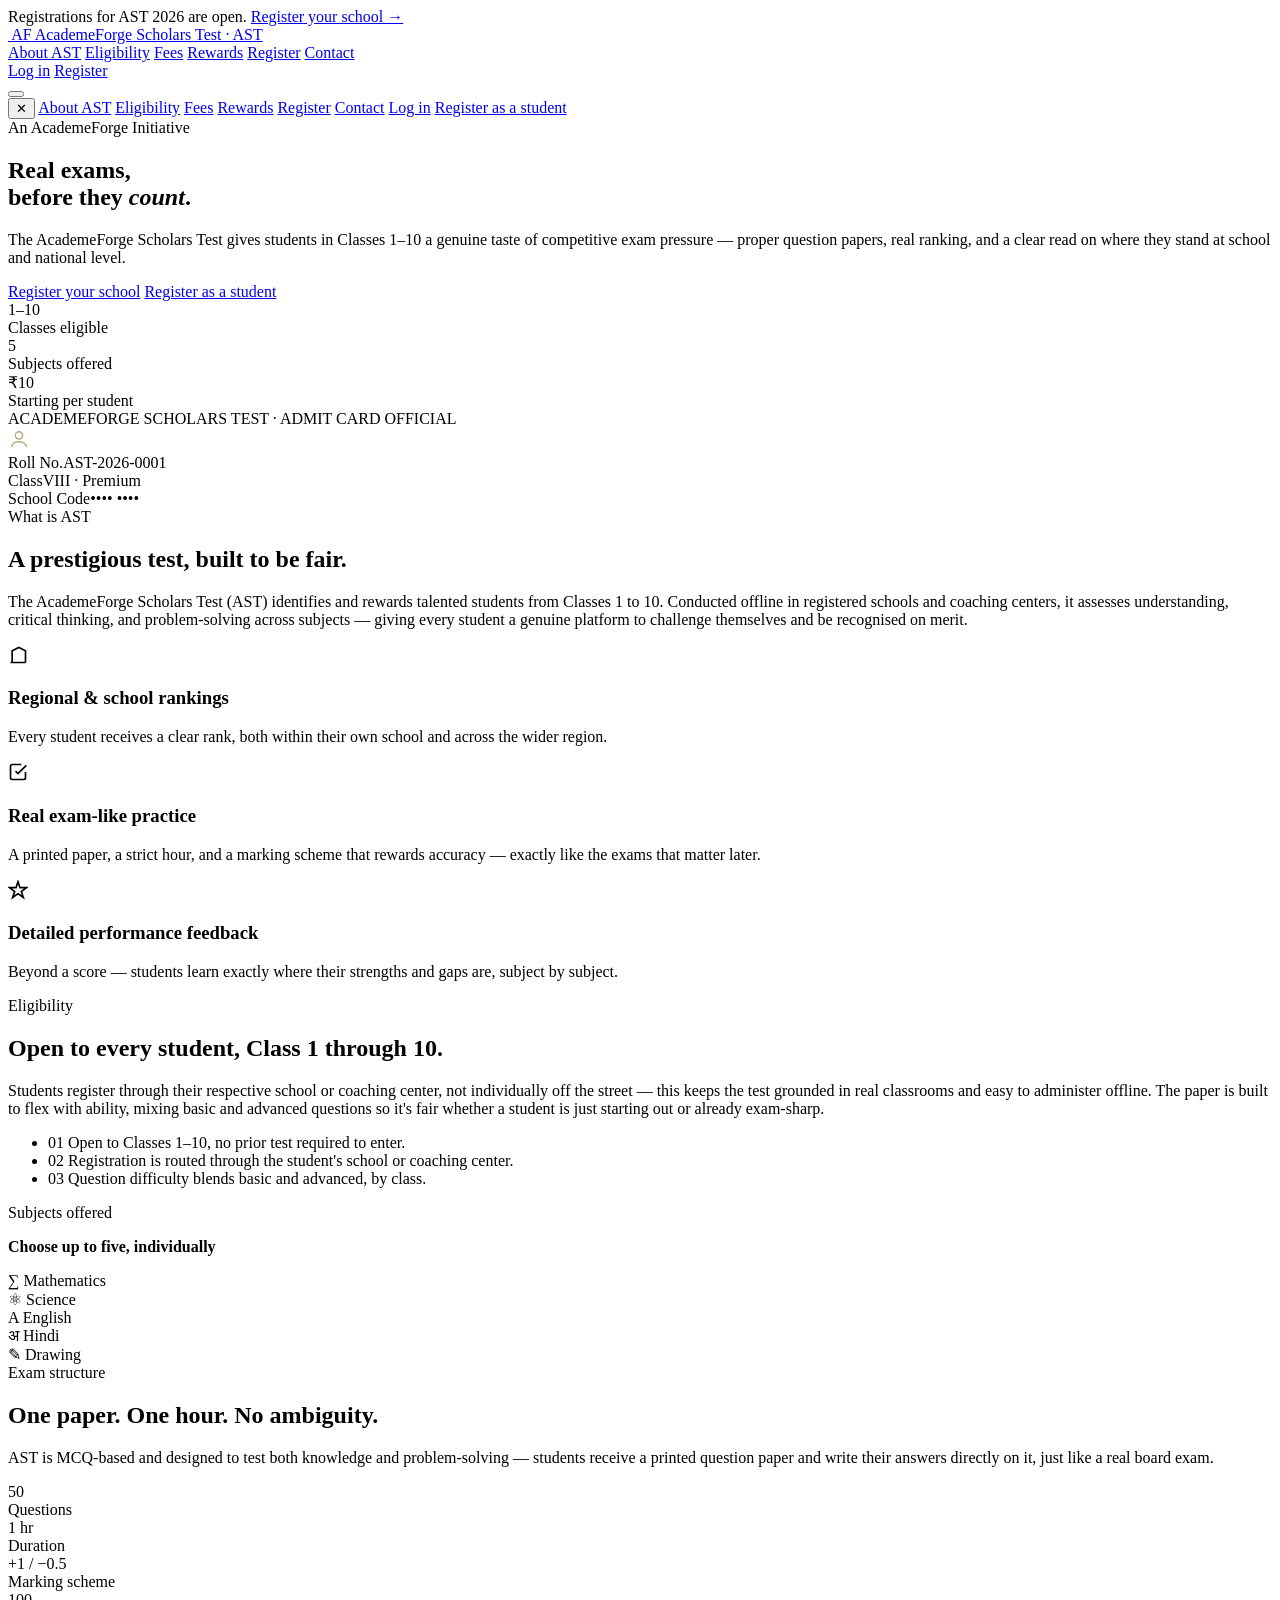
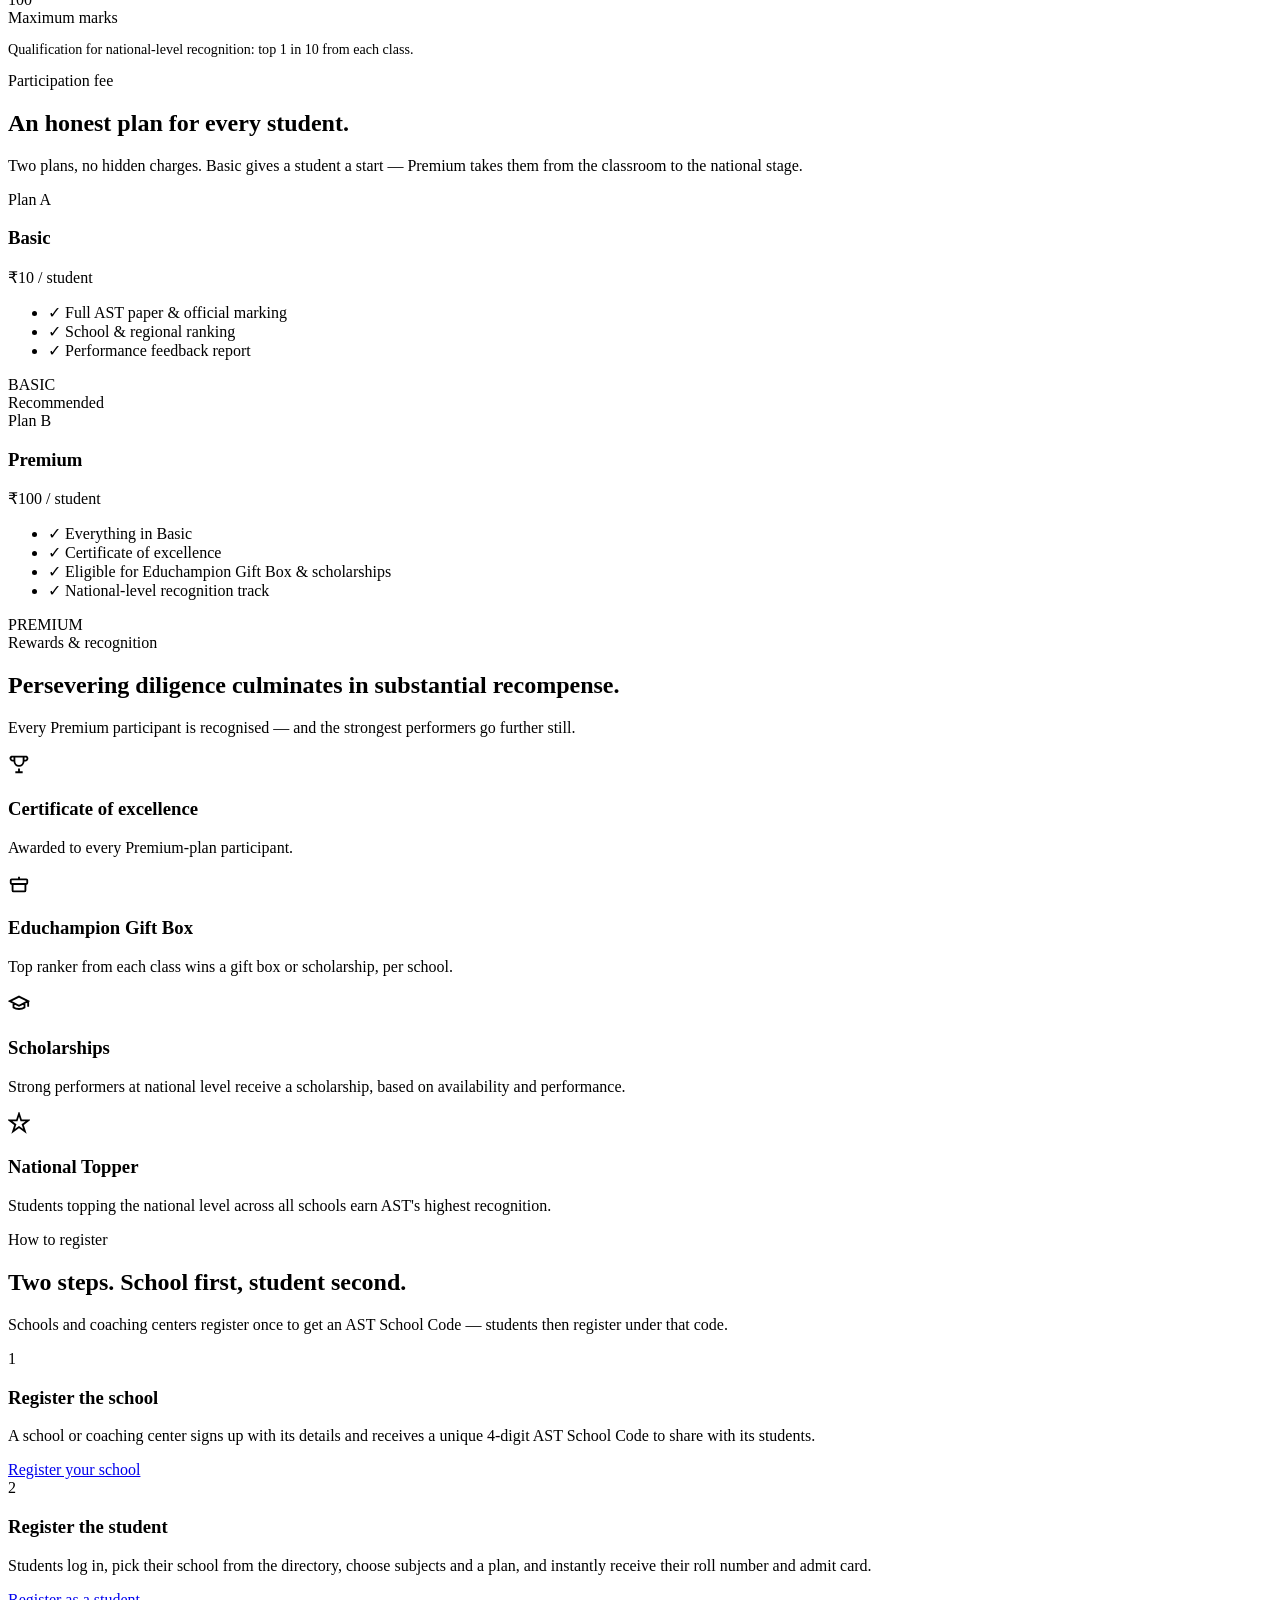
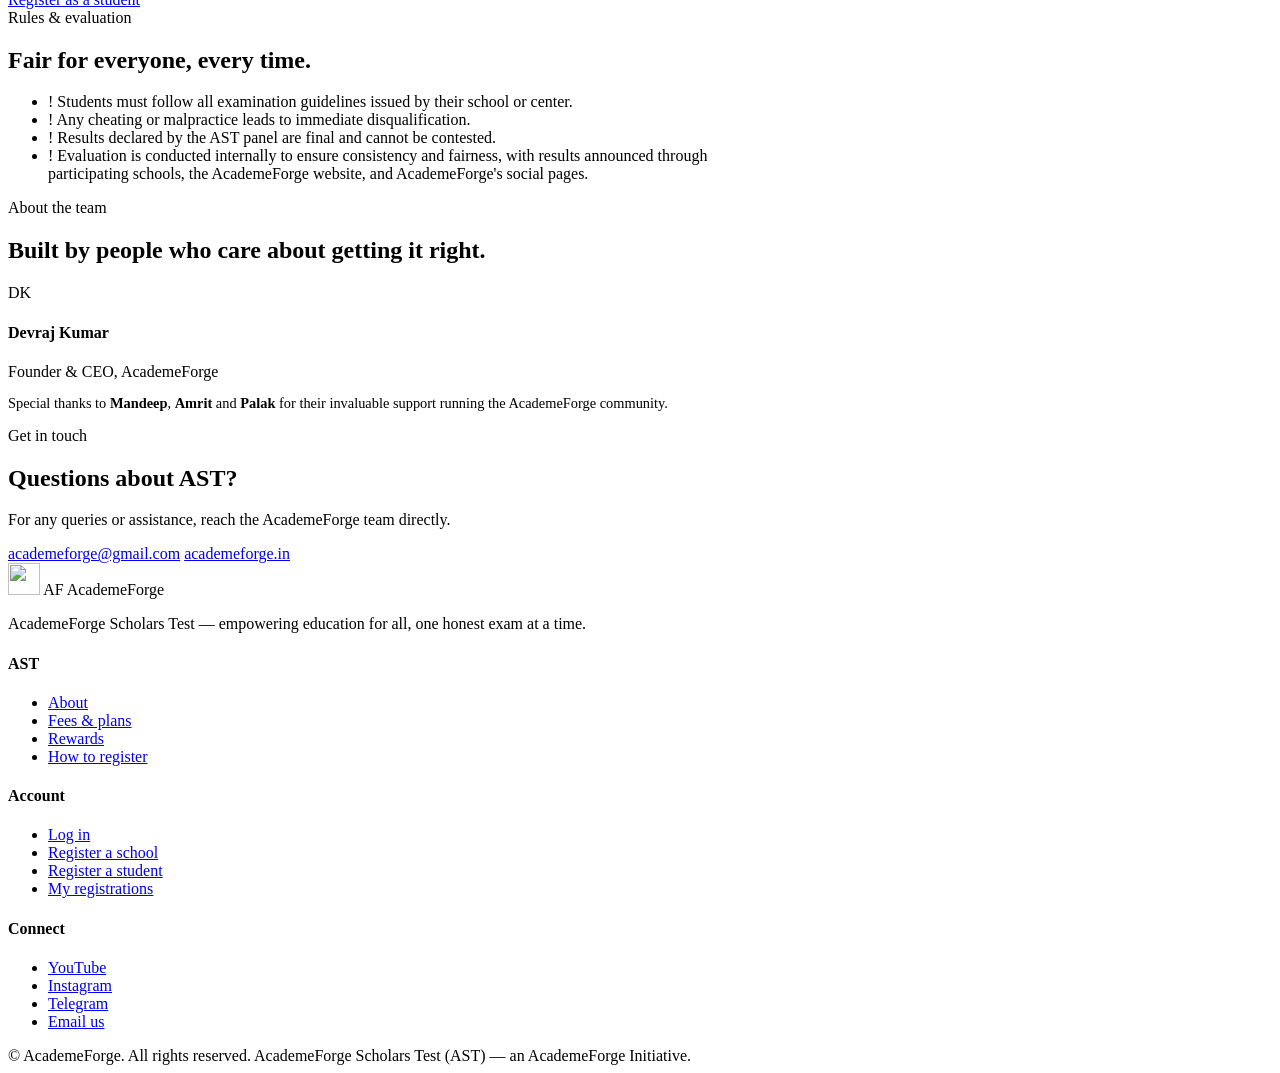
==== index.html @ 7a3cdfcd "Create index.html" ====
<!DOCTYPE html>
<html lang="en">
<head>
<meta charset="UTF-8" />
<meta name="viewport" content="width=device-width, initial-scale=1" />
<meta name="theme-color" content="#0A0E27" />
<meta name="description" content="AcademeForge Scholars Test (AST) — a national academic test for students of Classes 1–10. Register your school or register as a student today." />
<title>AcademeForge Scholars Test (AST) — An AcademeForge Initiative</title>
<link rel="icon" type="image/png" href="/IMG/af_logo.png" />
<link rel="preconnect" href="https://fonts.googleapis.com" />
<link rel="preconnect" href="https://fonts.gstatic.com" crossorigin />
<link rel="stylesheet" href="assets/style.css" />
</head>
<body>

<div class="topbar">Registrations for AST 2026 are open. <a href="register-school.html">Register your school →</a></div>

<header class="navbar">
  <div class="container nav-inner">
    <a href="index.html" class="brand">
      <img src="/IMG/af_logo.png" alt="" class="brand-logo" data-logo-fallback />
      <span class="brand-logo-fallback">AF</span>
      <span class="brand-text">
        <span class="brand-name">AcademeForge</span>
        <span class="brand-sub">Scholars Test · AST</span>
      </span>
    </a>
    <nav class="nav-links" aria-label="Main navigation">
      <a href="#about">About AST</a>
      <a href="#eligibility">Eligibility</a>
      <a href="#fees">Fees</a>
      <a href="#rewards">Rewards</a>
      <a href="#register">Register</a>
      <a href="#contact">Contact</a>
    </nav>
    <div class="nav-actions" data-auth-area>
      <a href="login.html" class="btn btn-ghost btn-sm">Log in</a>
      <a href="register-student.html" class="btn btn-gold btn-sm">Register</a>
    </div>
    <button class="nav-burger" id="navBurger" aria-label="Open menu"><span></span></button>
  </div>
</header>

<div class="mobile-drawer" id="mobileDrawer">
  <div class="mobile-drawer-panel">
    <button class="mobile-drawer-close" id="mobileDrawerClose" aria-label="Close menu">✕</button>
    <a href="#about">About AST</a>
    <a href="#eligibility">Eligibility</a>
    <a href="#fees">Fees</a>
    <a href="#rewards">Rewards</a>
    <a href="#register">Register</a>
    <a href="#contact">Contact</a>
    <a href="login.html">Log in</a>
    <a href="register-student.html">Register as a student</a>
  </div>
</div>

<main>

  <!-- ===== HERO ===== -->
  <section class="hero">
    <div class="container hero-grid">
      <div>
        <span class="eyebrow">An AcademeForge Initiative</span>
        <h1 class="hero-title">Real exams,<br>before they <em>count</em>.</h1>
        <p class="hero-desc">The AcademeForge Scholars Test gives students in Classes 1–10 a genuine taste of competitive exam pressure — proper question papers, real ranking, and a clear read on where they stand at school and national level.</p>
        <div class="hero-actions">
          <a href="register-school.html" class="btn btn-gold btn-lg">Register your school</a>
          <a href="register-student.html" class="btn btn-outline btn-lg">Register as a student</a>
        </div>
        <div class="hero-stats">
          <div><div class="hero-stat-num">1–10</div><div class="hero-stat-label">Classes eligible</div></div>
          <div><div class="hero-stat-num">5</div><div class="hero-stat-label">Subjects offered</div></div>
          <div><div class="hero-stat-num">₹10</div><div class="hero-stat-label">Starting per student</div></div>
        </div>
      </div>
      <div class="admit-mock-wrap" aria-hidden="true">
        <div class="admit-mock-shadow"></div>
        <div class="admit-mock">
          <div class="admit-mock-tear"></div>
          <div class="admit-mock-head">
            <span>ACADEMEFORGE SCHOLARS TEST · ADMIT CARD</span>
            <span class="admit-mock-stamp">OFFICIAL</span>
          </div>
          <div class="admit-mock-body">
            <div class="admit-mock-photo">
              <svg width="22" height="22" viewBox="0 0 24 24" fill="none" stroke="#b8ab7f" stroke-width="1.6"><circle cx="12" cy="8" r="4"/><path d="M4 21c0-4 4-6 8-6s8 2 8 6"/></svg>
            </div>
            <div class="admit-mock-rows">
              <div class="admit-mock-row"><label>Roll No.</label><span>AST-2026-0001</span></div>
              <div class="admit-mock-row"><label>Class</label><span>VIII · Premium</span></div>
              <div class="admit-mock-row"><label>School Code</label><span>•••• ••••</span></div>
            </div>
          </div>
          <div class="admit-mock-barcode"></div>
        </div>
      </div>
    </div>
  </section>

  <!-- ===== ABOUT ===== -->
  <section class="section" id="about">
    <div class="container">
      <div class="section-head center">
        <span class="eyebrow">What is AST</span>
        <h2>A prestigious test, built to be fair.</h2>
        <p>The AcademeForge Scholars Test (AST) identifies and rewards talented students from Classes 1 to 10. Conducted offline in registered schools and coaching centers, it assesses understanding, critical thinking, and problem-solving across subjects — giving every student a genuine platform to challenge themselves and be recognised on merit.</p>
      </div>
      <div class="grid-3">
        <div class="card feature-card">
          <div class="icon-chip"><svg width="20" height="20" viewBox="0 0 24 24" fill="none" stroke="currentColor" stroke-width="2"><path d="M3 21h18M5 21V7l8-4 8 4v14M9 9h.01M9 13h.01M9 17h.01M15 9h.01M15 13h.01M15 17h.01"/></svg></div>
          <h3>Regional &amp; school rankings</h3>
          <p>Every student receives a clear rank, both within their own school and across the wider region.</p>
        </div>
        <div class="card feature-card">
          <div class="icon-chip"><svg width="20" height="20" viewBox="0 0 24 24" fill="none" stroke="currentColor" stroke-width="2"><path d="M9 11l3 3L22 4M21 12v7a2 2 0 01-2 2H5a2 2 0 01-2-2V5a2 2 0 012-2h11"/></svg></div>
          <h3>Real exam-like practice</h3>
          <p>A printed paper, a strict hour, and a marking scheme that rewards accuracy — exactly like the exams that matter later.</p>
        </div>
        <div class="card feature-card">
          <div class="icon-chip"><svg width="20" height="20" viewBox="0 0 24 24" fill="none" stroke="currentColor" stroke-width="2"><path d="M12 2l2.4 7.2H22l-6 4.6 2.4 7.2L12 16.4 5.6 21l2.4-7.2-6-4.6h7.6z"/></svg></div>
          <h3>Detailed performance feedback</h3>
          <p>Beyond a score — students learn exactly where their strengths and gaps are, subject by subject.</p>
        </div>
      </div>
    </div>
  </section>

  <!-- ===== ELIGIBILITY + SUBJECTS ===== -->
  <section class="section section-paper-deep" id="eligibility">
    <div class="container grid-2">
      <div>
        <span class="eyebrow">Eligibility</span>
        <h2 class="mt-16">Open to every student, Class 1 through 10.</h2>
        <p class="mt-16">Students register through their respective school or coaching center, not individually off the street — this keeps the test grounded in real classrooms and easy to administer offline. The paper is built to flex with ability, mixing basic and advanced questions so it's fair whether a student is just starting out or already exam-sharp.</p>
        <ul class="rules-list mt-24">
          <li><span class="rule-mark">01</span> Open to Classes 1–10, no prior test required to enter.</li>
          <li><span class="rule-mark">02</span> Registration is routed through the student's school or coaching center.</li>
          <li><span class="rule-mark">03</span> Question difficulty blends basic and advanced, by class.</li>
        </ul>
      </div>
      <div>
        <span class="eyebrow">Subjects offered</span>
        <h3 class="mt-16 mb-16" style="font-family:var(--font-body);font-size:1rem;color:var(--ink-soft);font-weight:600;">Choose up to five, individually</h3>
        <div class="grid-2" style="gap:14px;">
          <div class="subject-chip"><span class="icon-chip">∑</span> Mathematics</div>
          <div class="subject-chip"><span class="icon-chip">⚛</span> Science</div>
          <div class="subject-chip"><span class="icon-chip">A</span> English</div>
          <div class="subject-chip"><span class="icon-chip">अ</span> Hindi</div>
          <div class="subject-chip"><span class="icon-chip">✎</span> Drawing</div>
        </div>
      </div>
    </div>
  </section>

  <!-- ===== EXAM FORMAT ===== -->
  <section class="section">
    <div class="container">
      <div class="section-head center">
        <span class="eyebrow">Exam structure</span>
        <h2>One paper. One hour. No ambiguity.</h2>
        <p>AST is MCQ-based and designed to test both knowledge and problem-solving — students receive a printed question paper and write their answers directly on it, just like a real board exam.</p>
      </div>
      <div class="stat-strip">
        <div class="stat-cell"><div class="stat-cell-num">50</div><div class="stat-cell-label">Questions</div></div>
        <div class="stat-cell"><div class="stat-cell-num">1 hr</div><div class="stat-cell-label">Duration</div></div>
        <div class="stat-cell"><div class="stat-cell-num">+1 / −0.5</div><div class="stat-cell-label">Marking scheme</div></div>
        <div class="stat-cell"><div class="stat-cell-num">100</div><div class="stat-cell-label">Maximum marks</div></div>
      </div>
      <p class="text-center mt-24 muted" style="font-size:.88rem;">Qualification for national-level recognition: top 1 in 10 from each class.</p>
    </div>
  </section>

  <!-- ===== FEES / PLANS ===== -->
  <section class="section section-paper-deep" id="fees">
    <div class="container">
      <div class="section-head center">
        <span class="eyebrow">Participation fee</span>
        <h2>An honest plan for every student.</h2>
        <p>Two plans, no hidden charges. Basic gives a student a start — Premium takes them from the classroom to the national stage.</p>
      </div>
      <div class="ticket-row">
        <div class="ticket">
          <div class="ticket-main">
            <span class="ticket-tag">Plan A</span>
            <h3 class="ticket-name">Basic</h3>
            <div class="ticket-price">₹10<span class="ticket-per"> / student</span></div>
            <ul class="ticket-list">
              <li><span class="ticket-check">✓</span> Full AST paper &amp; official marking</li>
              <li><span class="ticket-check">✓</span> School &amp; regional ranking</li>
              <li><span class="ticket-check">✓</span> Performance feedback report</li>
            </ul>
          </div>
          <div class="ticket-stub"><span class="ticket-stub-vert">BASIC</span></div>
        </div>
        <div class="ticket ticket-premium">
          <span class="ticket-best">Recommended</span>
          <div class="ticket-main">
            <span class="ticket-tag">Plan B</span>
            <h3 class="ticket-name">Premium</h3>
            <div class="ticket-price">₹100<span class="ticket-per"> / student</span></div>
            <ul class="ticket-list">
              <li><span class="ticket-check">✓</span> Everything in Basic</li>
              <li><span class="ticket-check">✓</span> Certificate of excellence</li>
              <li><span class="ticket-check">✓</span> Eligible for Educhampion Gift Box &amp; scholarships</li>
              <li><span class="ticket-check">✓</span> National-level recognition track</li>
            </ul>
          </div>
          <div class="ticket-stub"><span class="ticket-stub-vert">PREMIUM</span></div>
        </div>
      </div>
    </div>
  </section>

  <!-- ===== REWARDS ===== -->
  <section class="section" id="rewards">
    <div class="container">
      <div class="section-head center">
        <span class="eyebrow">Rewards &amp; recognition</span>
        <h2>Persevering diligence culminates in substantial recompense.</h2>
        <p>Every Premium participant is recognised — and the strongest performers go further still.</p>
      </div>
      <div class="grid-4">
        <div class="trophy-card">
          <div class="trophy-icon"><svg width="22" height="22" viewBox="0 0 24 24" fill="none" stroke="currentColor" stroke-width="2"><path d="M8 21h8M12 17v4M7 4h10v5a5 5 0 01-10 0V4zM7 4H4a2 2 0 002 4M17 4h3a2 2 0 01-2 4"/></svg></div>
          <h3>Certificate of excellence</h3>
          <p>Awarded to every Premium-plan participant.</p>
        </div>
        <div class="trophy-card">
          <div class="trophy-icon"><svg width="22" height="22" viewBox="0 0 24 24" fill="none" stroke="currentColor" stroke-width="2"><path d="M20 7H4a1 1 0 00-1 1v3a1 1 0 001 1h16a1 1 0 001-1V8a1 1 0 00-1-1zM12 7V4M5 12v7a1 1 0 001 1h12a1 1 0 001-1v-7"/></svg></div>
          <h3>Educhampion Gift Box</h3>
          <p>Top ranker from each class wins a gift box or scholarship, per school.</p>
        </div>
        <div class="trophy-card">
          <div class="trophy-icon"><svg width="22" height="22" viewBox="0 0 24 24" fill="none" stroke="currentColor" stroke-width="2"><path d="M22 10v6M2 10l10-5 10 5-10 5-10-5zM6 12v5c3 2 9 2 12 0v-5"/></svg></div>
          <h3>Scholarships</h3>
          <p>Strong performers at national level receive a scholarship, based on availability and performance.</p>
        </div>
        <div class="trophy-card">
          <div class="trophy-icon"><svg width="22" height="22" viewBox="0 0 24 24" fill="none" stroke="currentColor" stroke-width="2"><path d="M12 2l2.4 7.2H22l-6 4.6 2.4 7.2L12 16.4 5.6 21l2.4-7.2-6-4.6h7.6z"/></svg></div>
          <h3>National Topper</h3>
          <p>Students topping the national level across all schools earn AST's highest recognition.</p>
        </div>
      </div>
    </div>
  </section>

  <!-- ===== HOW TO REGISTER (real 2-step sequence) ===== -->
  <section class="section section-navy" id="register">
    <div class="container">
      <div class="section-head center">
        <span class="eyebrow">How to register</span>
        <h2>Two steps. School first, student second.</h2>
        <p>Schools and coaching centers register once to get an AST School Code — students then register under that code.</p>
      </div>
      <div class="steps">
        <div class="step">
          <div class="step-num">1</div>
          <h3>Register the school</h3>
          <p>A school or coaching center signs up with its details and receives a unique 4-digit AST School Code to share with its students.</p>
          <a href="register-school.html" class="btn btn-gold mt-16">Register your school</a>
        </div>
        <div class="step">
          <div class="step-num">2</div>
          <h3>Register the student</h3>
          <p>Students log in, pick their school from the directory, choose subjects and a plan, and instantly receive their roll number and admit card.</p>
          <a href="register-student.html" class="btn btn-outline mt-16">Register as a student</a>
        </div>
      </div>
    </div>
  </section>

  <!-- ===== RULES ===== -->
  <section class="section">
    <div class="container" style="max-width:760px;">
      <div class="section-head center">
        <span class="eyebrow">Rules &amp; evaluation</span>
        <h2>Fair for everyone, every time.</h2>
      </div>
      <ul class="rules-list">
        <li><span class="rule-mark">!</span> Students must follow all examination guidelines issued by their school or center.</li>
        <li><span class="rule-mark">!</span> Any cheating or malpractice leads to immediate disqualification.</li>
        <li><span class="rule-mark">!</span> Results declared by the AST panel are final and cannot be contested.</li>
        <li><span class="rule-mark">!</span> Evaluation is conducted internally to ensure consistency and fairness, with results announced through participating schools, the AcademeForge website, and AcademeForge's social pages.</li>
      </ul>
    </div>
  </section>

  <!-- ===== TEAM ===== -->
  <section class="section section-paper-deep">
    <div class="container" style="max-width:760px;">
      <div class="section-head center">
        <span class="eyebrow">About the team</span>
        <h2>Built by people who care about getting it right.</h2>
      </div>
      <div class="card team-card">
        <div class="avatar-circle">DK</div>
        <div>
          <h4>Devraj Kumar</h4>
          <span>Founder &amp; CEO, AcademeForge</span>
        </div>
      </div>
      <p class="text-center mt-24 muted" style="font-size:.9rem;">Special thanks to <strong>Mandeep</strong>, <strong>Amrit</strong> and <strong>Palak</strong> for their invaluable support running the AcademeForge community.</p>
    </div>
  </section>

  <!-- ===== CONTACT ===== -->
  <section class="section" id="contact">
    <div class="container text-center" style="max-width:600px;">
      <span class="eyebrow">Get in touch</span>
      <h2 class="mt-16">Questions about AST?</h2>
      <p class="mt-16">For any queries or assistance, reach the AcademeForge team directly.</p>
      <div class="flex-center gap-16 mt-24" style="flex-wrap:wrap;">
        <a href="mailto:academeforge@gmail.com" class="btn btn-outline">academeforge@gmail.com</a>
        <a href="https://academeforge.in" target="_blank" rel="noopener noreferrer" class="btn btn-outline">academeforge.in</a>
      </div>
    </div>
  </section>

</main>

<footer class="footer">
  <div class="container footer-grid">
    <div>
      <div class="footer-brand">
        <img src="/IMG/af_logo.png" alt="" class="brand-logo" data-logo-fallback style="width:32px;height:32px;" />
        <span class="brand-logo-fallback" style="width:32px;height:32px;">AF</span>
        <span class="brand-name">AcademeForge</span>
      </div>
      <p class="footer-tagline">AcademeForge Scholars Test — empowering education for all, one honest exam at a time.</p>
    </div>
    <nav>
      <h4>AST</h4>
      <ul>
        <li><a href="#about">About</a></li>
        <li><a href="#fees">Fees &amp; plans</a></li>
        <li><a href="#rewards">Rewards</a></li>
        <li><a href="#register">How to register</a></li>
      </ul>
    </nav>
    <nav>
      <h4>Account</h4>
      <ul>
        <li><a href="login.html">Log in</a></li>
        <li><a href="register-school.html">Register a school</a></li>
        <li><a href="register-student.html">Register a student</a></li>
        <li><a href="my-registrations.html">My registrations</a></li>
      </ul>
    </nav>
    <nav>
      <h4>Connect</h4>
      <ul>
        <li><a href="https://youtube.com/@academeforgepro" target="_blank" rel="noopener noreferrer">YouTube</a></li>
        <li><a href="https://www.instagram.com/academeforge.in" target="_blank" rel="noopener noreferrer">Instagram</a></li>
        <li><a href="https://t.me/+46ubatq-EV0wNjY1" target="_blank" rel="noopener noreferrer">Telegram</a></li>
        <li><a href="mailto:academeforge@gmail.com">Email us</a></li>
      </ul>
    </nav>
  </div>
  <div class="container footer-bottom">
    <span>© <span id="yearNow"></span> AcademeForge. All rights reserved.</span>
    <span>AcademeForge Scholars Test (AST) — an AcademeForge Initiative.</span>
  </div>
</footer>

<script type="module">
  import { wireAuthHeader, wireMobileDrawer, wireLogoFallbacks, setYear } from './assets/app.js';
  wireAuthHeader();
  wireMobileDrawer();
  wireLogoFallbacks();
  setYear();
</script>
</body>
</html>
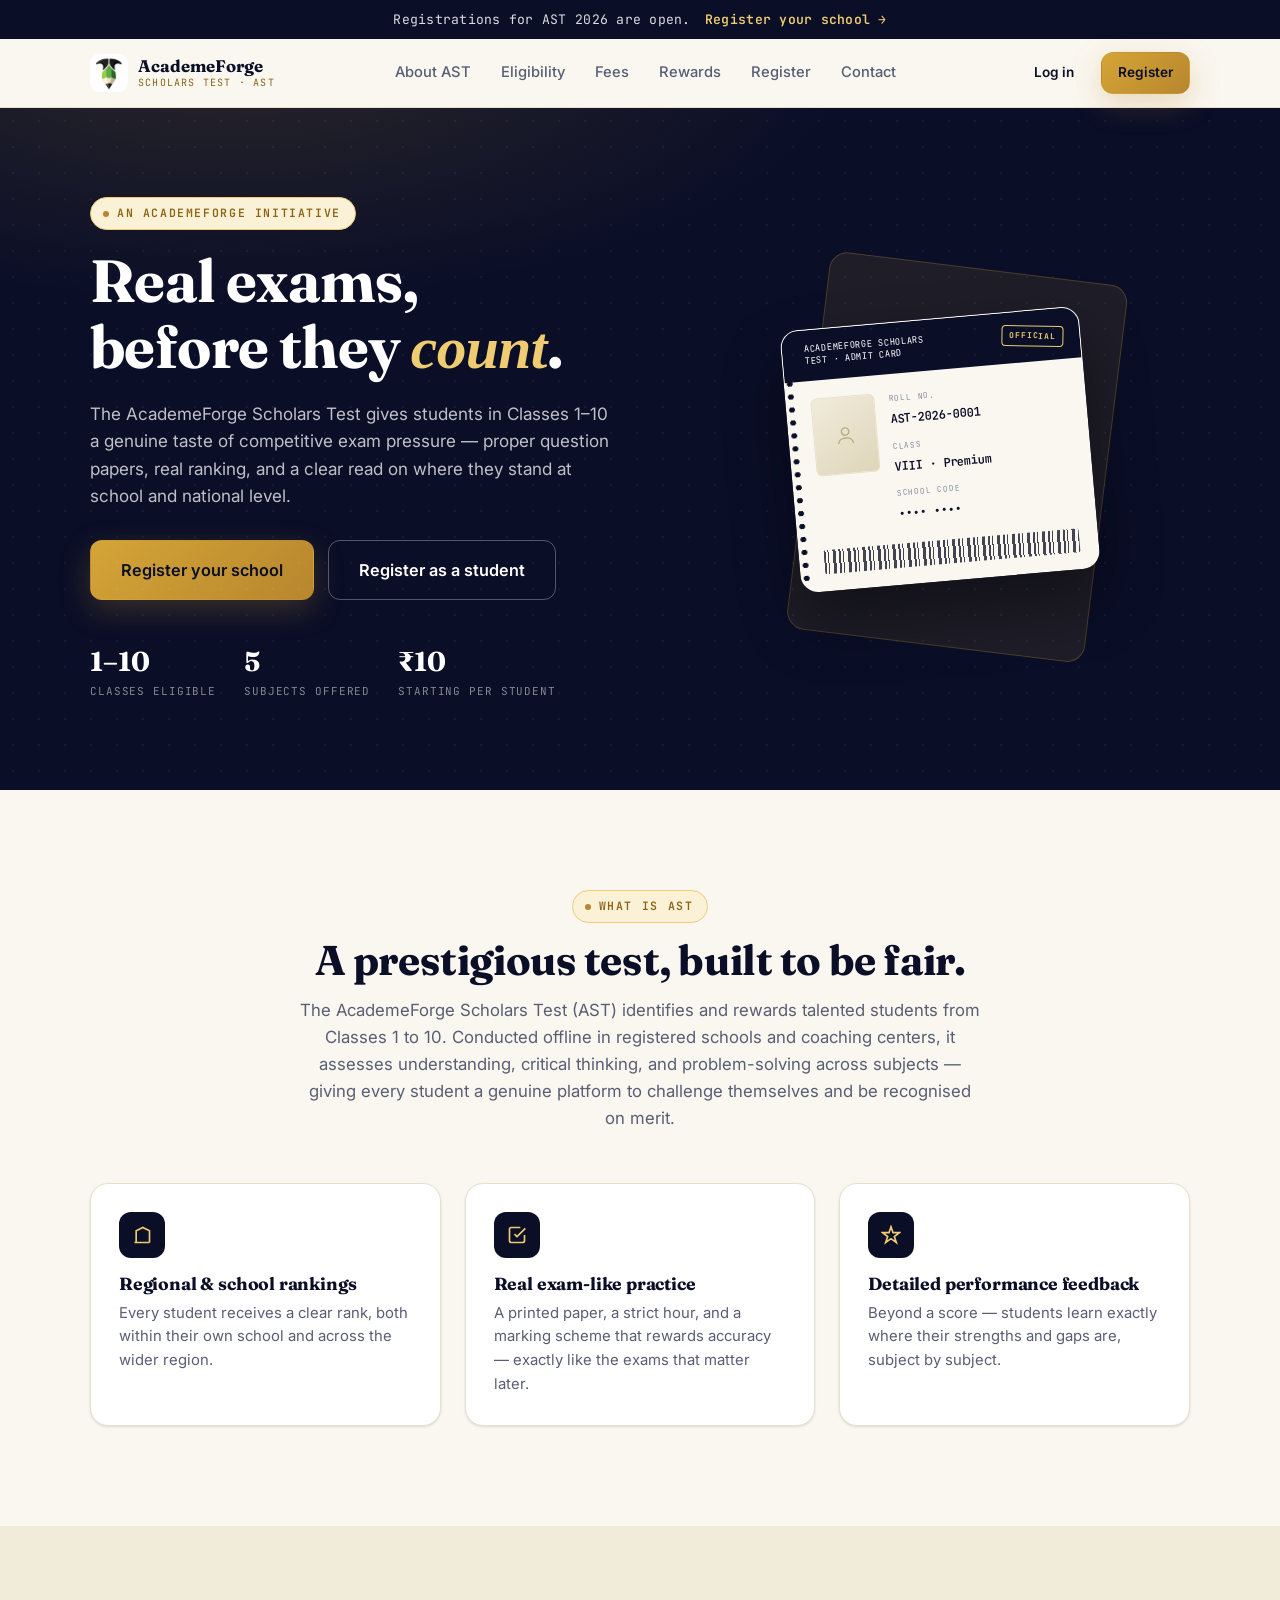
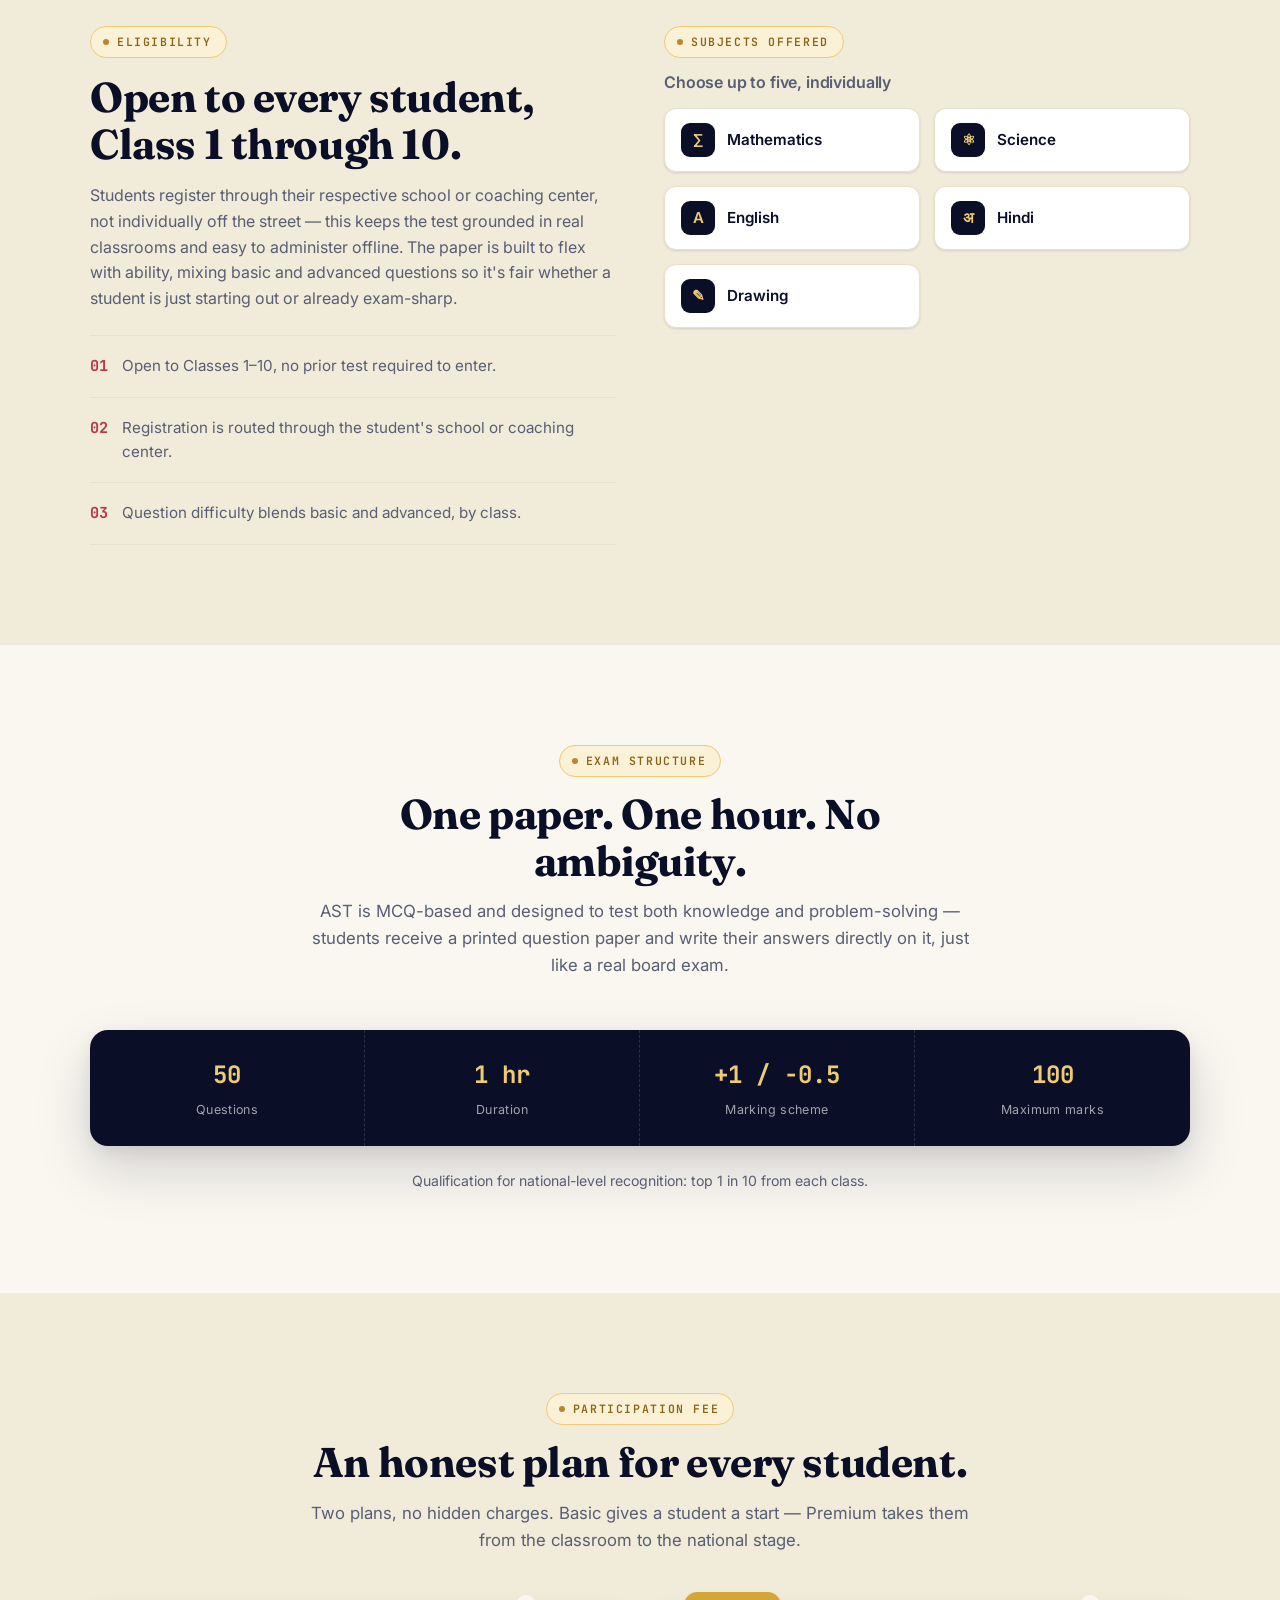
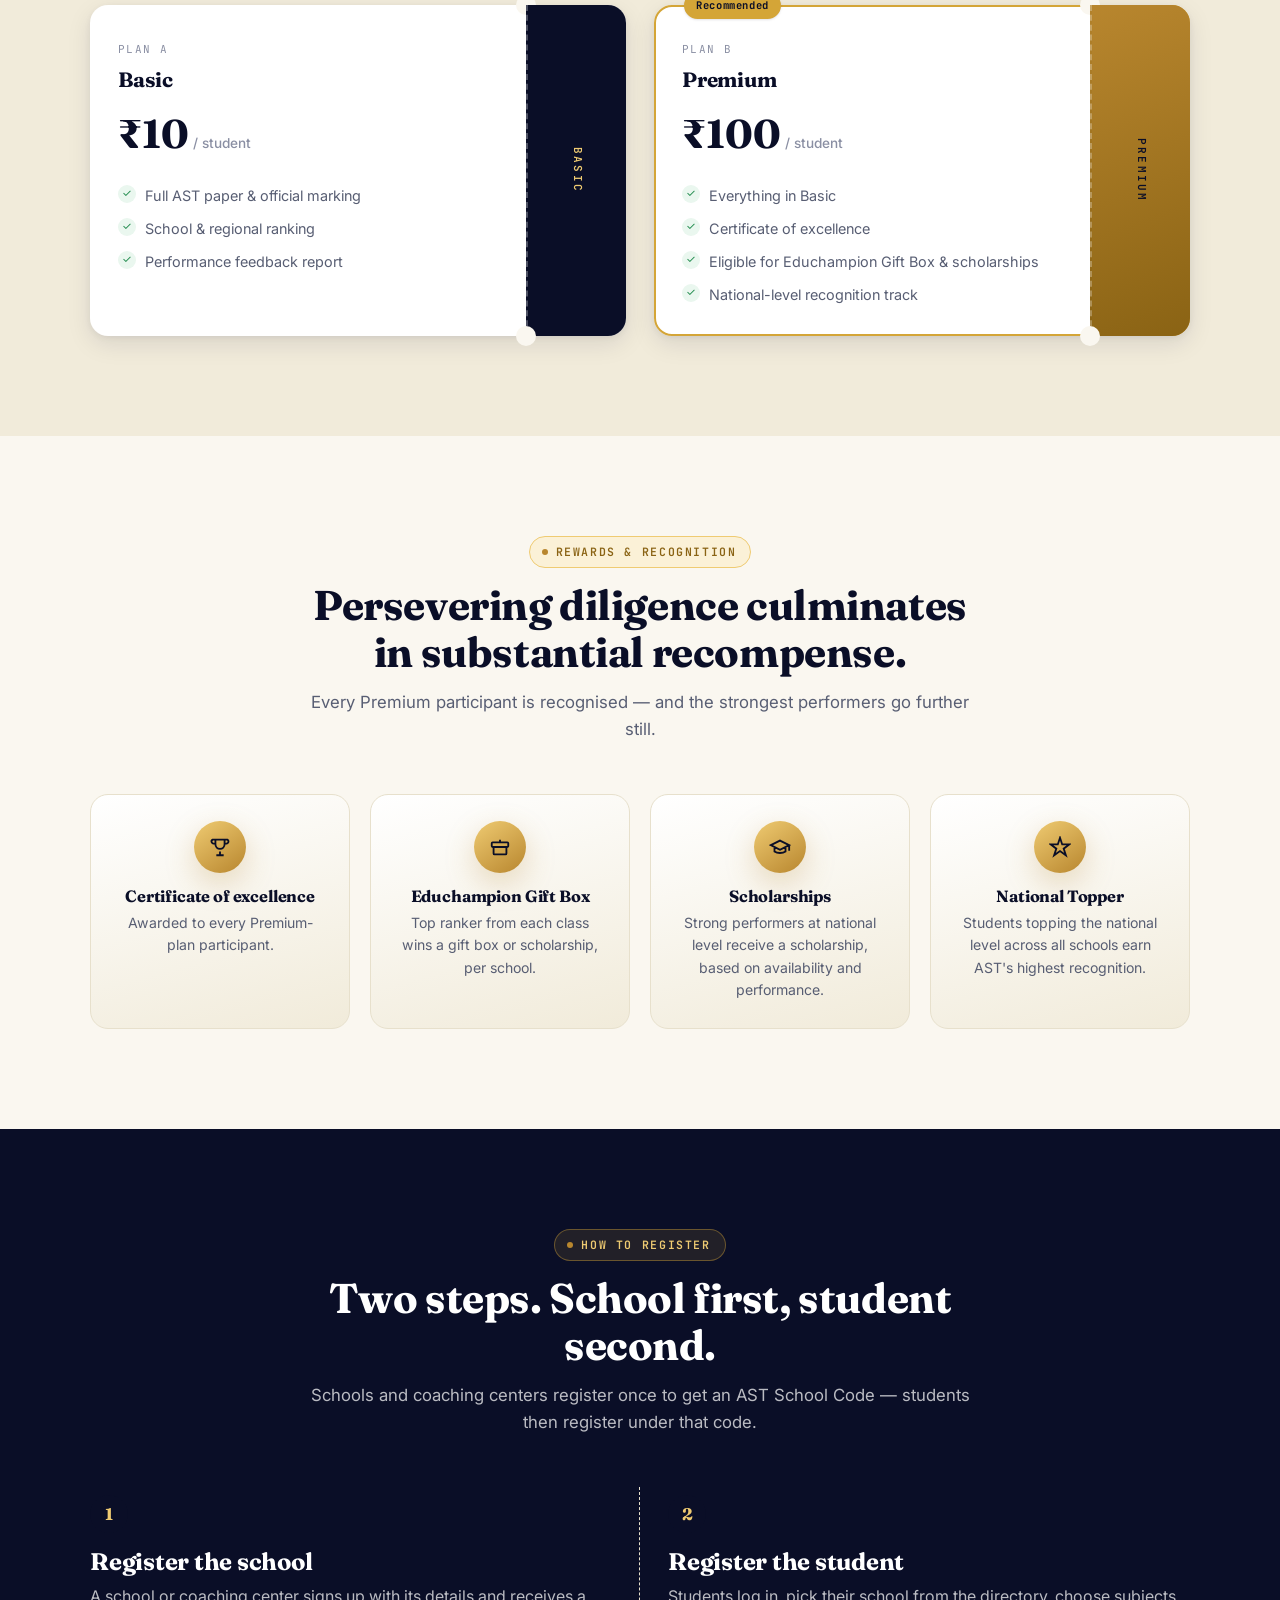
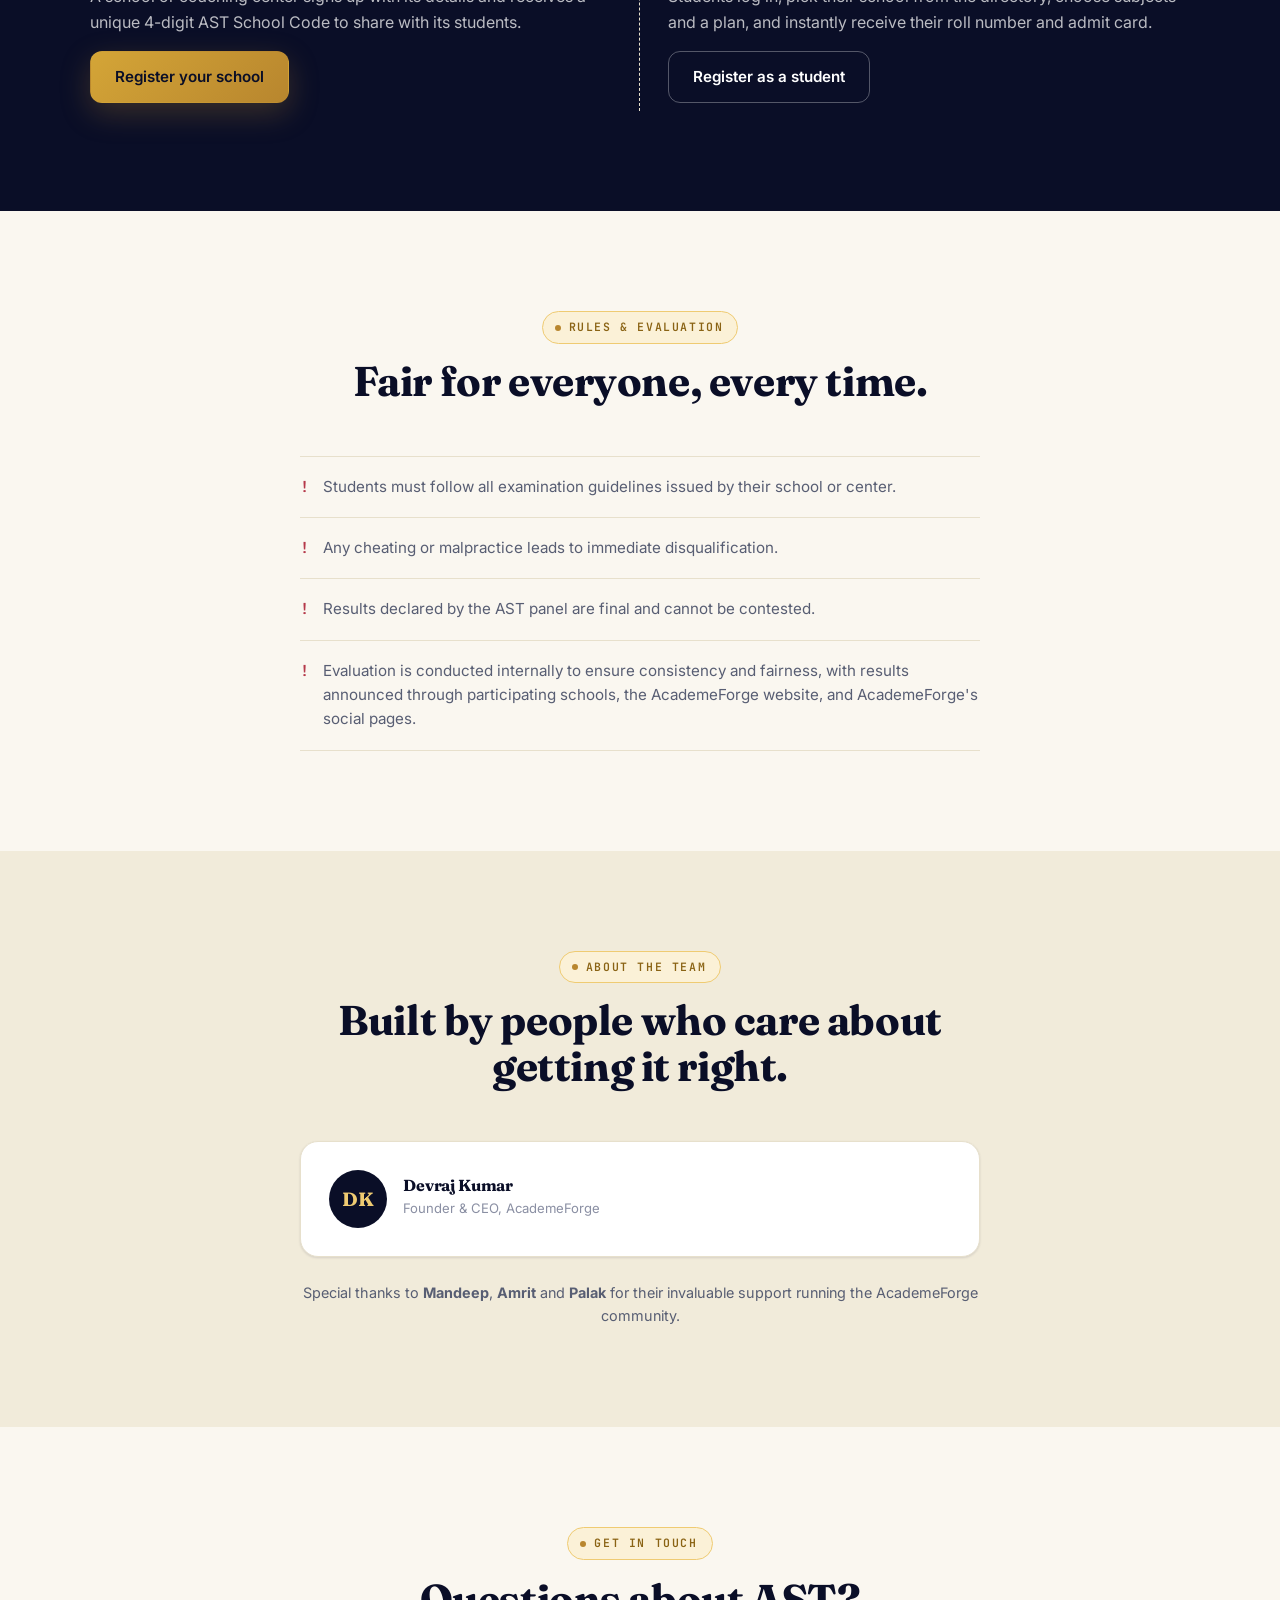
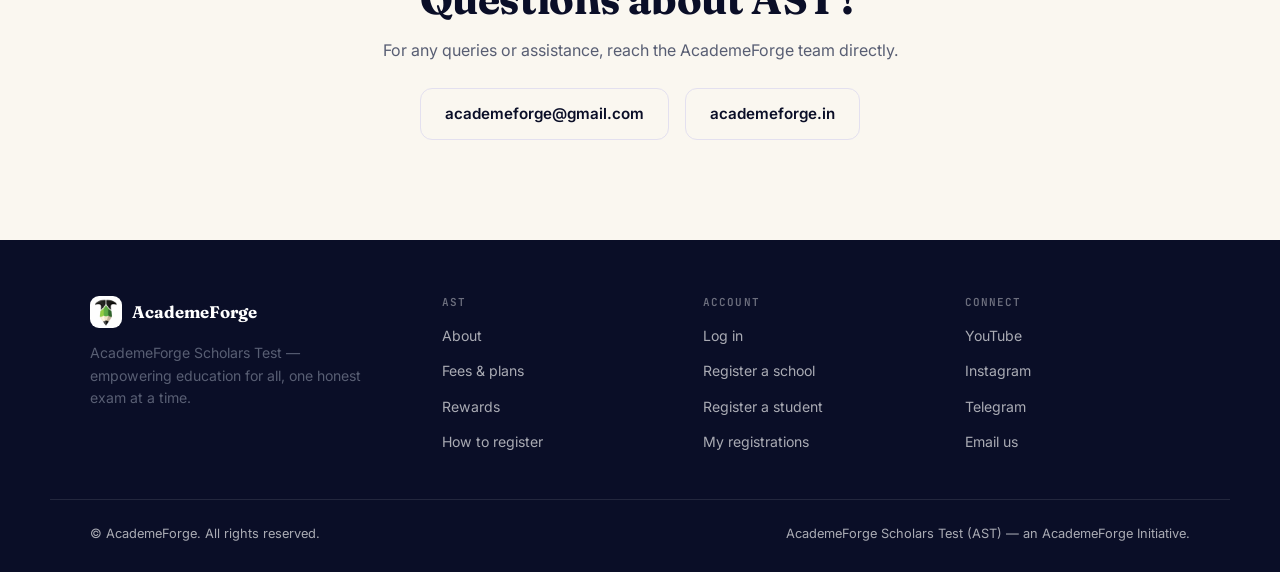
==== commit 51ef3417: "Update index.html" ====
--- a/index.html
+++ b/index.html
@@ -6,7 +6,7 @@
 <meta name="theme-color" content="#0A0E27" />
 <meta name="description" content="AcademeForge Scholars Test (AST) — a national academic test for students of Classes 1–10. Register your school or register as a student today." />
 <title>AcademeForge Scholars Test (AST) — An AcademeForge Initiative</title>
-<link rel="icon" type="image/png" href="/IMG/af_logo.png" />
+<link rel="icon" type="image/png" href="/IMG/AF LOGO 2.jpeg" />
 <link rel="preconnect" href="https://fonts.googleapis.com" />
 <link rel="preconnect" href="https://fonts.gstatic.com" crossorigin />
 <link rel="stylesheet" href="assets/style.css" />
@@ -18,7 +18,7 @@
 <header class="navbar">
   <div class="container nav-inner">
     <a href="index.html" class="brand">
-      <img src="/IMG/af_logo.png" alt="" class="brand-logo" data-logo-fallback />
+      <img src="/IMG/AF LOGO 2.jpeg" alt="" class="brand-logo" data-logo-fallback />
       <span class="brand-logo-fallback">AF</span>
       <span class="brand-text">
         <span class="brand-name">AcademeForge</span>
@@ -323,7 +323,7 @@
   <div class="container footer-grid">
     <div>
       <div class="footer-brand">
-        <img src="/IMG/af_logo.png" alt="" class="brand-logo" data-logo-fallback style="width:32px;height:32px;" />
+        <img src="/IMG/AF LOGO 2.jpeg" alt="" class="brand-logo" data-logo-fallback style="width:32px;height:32px;" />
         <span class="brand-logo-fallback" style="width:32px;height:32px;">AF</span>
         <span class="brand-name">AcademeForge</span>
       </div>
--- a/assets/style.css
+++ b/assets/style.css
@@ -0,0 +1,622 @@
+@import url('https://fonts.googleapis.com/css2?family=Fraunces:ital,opsz,wght@0,9..144,400;0,9..144,500;0,9..144,600;0,9..144,700;0,9..144,800;1,9..144,500&family=Inter:wght@400;500;600;700;800&family=JetBrains+Mono:wght@400;500;600;700&display=swap');
+
+/* =========================================================
+   TOKENS — "Admit Card" system: navy/ink + antique gold + paper
+   ========================================================= */
+:root{
+  --navy-950:#0A0E27;
+  --navy-900:#0F1538;
+  --navy-800:#161D4A;
+  --navy-700:#222B63;
+  --navy-600:#2E3780;
+  --indigo-600:#4338CA;
+  --indigo-500:#5B4FE8;
+  --indigo-100:#E7E4FB;
+
+   
+  --gold-700:#8A6314;
+  --gold-600:#B8862E;
+  --gold-500:#D4A537;
+  --gold-300:#EFCB72;
+  --gold-100:#FBF1D7;
+
+  --paper:#FAF7F0;
+  --paper-deep:#F1EBDA;
+  --paper-line:#E7E0CC;
+
+  --white:#FFFFFF;
+  --ink:#1A1E2E;
+  --ink-soft:#585E73;
+  --ink-faint:#8A8FA3;
+  --line:#E3E0EF;
+
+  --red-rule:#B5394A;
+  --green-ok:#1F8A4C;
+  --green-bg:#EAF7EF;
+  --red-bg:#FBEAEC;
+  --amber-bg:#FDF3E1;
+
+  --font-display:'Fraunces', Georgia, serif;
+  --font-body:'Inter', -apple-system, BlinkMacSystemFont, 'Segoe UI', sans-serif;
+  --font-mono:'JetBrains Mono', 'SFMono-Regular', Consolas, monospace;
+
+  --r-sm:8px; --r-md:12px; --r-lg:18px; --r-xl:26px; --r-full:999px;
+
+  --shadow-sm:0 1px 3px rgba(15,21,56,.07), 0 1px 2px rgba(15,21,56,.05);
+  --shadow-md:0 8px 24px rgba(15,21,56,.10), 0 2px 6px rgba(15,21,56,.06);
+  --shadow-lg:0 24px 56px rgba(15,21,56,.16), 0 6px 16px rgba(15,21,56,.08);
+  --shadow-gold:0 10px 30px rgba(184,134,46,.28);
+
+  --container:1180px;
+  --pad:clamp(20px, 4vw, 40px);
+}
+
+/* =========================================================
+   RESET
+   ========================================================= */
+*,*::before,*::after{box-sizing:border-box;}
+*{margin:0;}
+html{-webkit-text-size-adjust:100%;scroll-behavior:smooth;}
+@media (prefers-reduced-motion: reduce){ html{scroll-behavior:auto;} *{animation-duration:.001ms !important; transition-duration:.001ms !important;} }
+body{
+  font-family:var(--font-body);
+  color:var(--ink);
+  background:var(--paper);
+  line-height:1.6;
+  -webkit-font-smoothing:antialiased;
+  min-height:100vh;
+}
+img,svg{display:block;max-width:100%;}
+button,input,textarea,select{font:inherit;color:inherit;}
+button{cursor:pointer;}
+a{color:inherit;text-decoration:none;}
+ul{list-style:none;padding:0;}
+:focus-visible{outline:2.5px solid var(--indigo-500);outline-offset:2px;border-radius:4px;}
+
+/* =========================================================
+   LAYOUT UTILITIES
+   ========================================================= */
+.container{max-width:var(--container);margin-inline:auto;padding-inline:var(--pad);}
+.section{padding-block:clamp(56px, 8vw, 100px);}
+.section-navy{background:var(--navy-950);color:rgba(255,255,255,.92);}
+.section-paper-deep{background:var(--paper-deep);}
+.section-tight{padding-block:clamp(36px,5vw,56px);}
+.grid-2{display:grid;grid-template-columns:1fr 1fr;gap:clamp(24px,4vw,48px);}
+.grid-3{display:grid;grid-template-columns:repeat(3,1fr);gap:24px;}
+.grid-4{display:grid;grid-template-columns:repeat(4,1fr);gap:20px;}
+@media (max-width:920px){
+  .grid-2{grid-template-columns:1fr;}
+  .grid-3{grid-template-columns:1fr 1fr;}
+  .grid-4{grid-template-columns:1fr 1fr;}
+}
+@media (max-width:560px){
+  .grid-3{grid-template-columns:1fr;}
+  .grid-4{grid-template-columns:1fr;}
+}
+.flex{display:flex;}
+.flex-center{display:flex;align-items:center;justify-content:center;}
+.flex-between{display:flex;align-items:center;justify-content:space-between;}
+.flex-wrap{flex-wrap:wrap;}
+.gap-8{gap:8px;} .gap-12{gap:12px;} .gap-16{gap:16px;} .gap-24{gap:24px;}
+.text-center{text-align:center;}
+.mt-8{margin-top:8px;} .mt-16{margin-top:16px;} .mt-24{margin-top:24px;} .mt-32{margin-top:32px;} .mt-48{margin-top:48px;}
+.mb-8{margin-bottom:8px;} .mb-16{margin-bottom:16px;} .mb-24{margin-bottom:24px;}
+.visually-hidden{position:absolute;width:1px;height:1px;overflow:hidden;clip:rect(0 0 0 0);white-space:nowrap;}
+.muted{color:var(--ink-soft);}
+.center-col{max-width:640px;margin-inline:auto;}
+
+/* =========================================================
+   TYPOGRAPHY
+   ========================================================= */
+h1,h2,h3,h4{font-family:var(--font-display);font-weight:700;line-height:1.12;letter-spacing:-.01em;color:var(--navy-950);}
+.section-navy h1, .section-navy h2, .section-navy h3{color:#fff;}
+h1{font-size:clamp(2.3rem,3.4vw + 1rem,3.8rem);}
+h2{font-size:clamp(1.7rem,2.1vw + 1rem,2.6rem);}
+h3{font-size:clamp(1.2rem,1vw + 1rem,1.5rem);}
+p{color:var(--ink-soft);}
+.section-navy p{color:rgba(255,255,255,.72);}
+.lede{font-size:clamp(1.05rem,.4vw + 1rem,1.2rem);max-width:640px;}
+.mono{font-family:var(--font-mono);}
+
+.eyebrow{
+  display:inline-flex;align-items:center;gap:8px;
+  font-family:var(--font-mono);font-size:11.5px;font-weight:600;
+  letter-spacing:.14em;text-transform:uppercase;
+  color:var(--gold-700);
+  background:var(--gold-100);
+  border:1px solid var(--gold-300);
+  padding:6px 14px 6px 12px;
+  border-radius:var(--r-full);
+}
+.eyebrow::before{content:'';width:6px;height:6px;border-radius:50%;background:var(--gold-600);flex-shrink:0;}
+.section-navy .eyebrow{
+  background:rgba(212,165,55,.12); border-color:rgba(212,165,55,.4); color:var(--gold-300);
+}
+
+.section-head{max-width:680px;margin-bottom:clamp(32px,4vw,52px);}
+.section-head.center{margin-inline:auto;text-align:center;}
+.section-head h2{margin-top:14px;}
+.section-head p{margin-top:14px;font-size:1.05rem;}
+
+/* =========================================================
+   BUTTONS
+   ========================================================= */
+.btn{
+  display:inline-flex;align-items:center;justify-content:center;gap:8px;
+  font-family:var(--font-body);font-weight:600;font-size:.95rem;
+  padding:13px 24px;border-radius:var(--r-md);
+  border:1.5px solid transparent;
+  transition:transform .15s ease, box-shadow .15s ease, background-color .15s ease, border-color .15s ease, color .15s ease;
+  white-space:nowrap;
+}
+.btn:active{transform:translateY(1px);}
+.btn-primary{background:var(--navy-950);color:#fff;box-shadow:var(--shadow-sm);}
+.btn-primary:hover{background:var(--navy-800);box-shadow:var(--shadow-md);}
+.btn-gold{background:linear-gradient(135deg,var(--gold-500),var(--gold-600));color:var(--navy-950);box-shadow:var(--shadow-gold);}
+.btn-gold:hover{filter:brightness(1.06);transform:translateY(-1px);}
+.btn-outline{background:transparent;border-color:var(--line);color:var(--navy-950);}
+.btn-outline:hover{border-color:var(--navy-700);background:rgba(15,21,56,.03);}
+.section-navy .btn-outline{border-color:rgba(255,255,255,.3);color:#fff;}
+.section-navy .btn-outline:hover{border-color:#fff;background:rgba(255,255,255,.06);}
+.hero .btn-outline{border-color:rgba(255,255,255,.3);color:#fff;}
+.hero .btn-outline:hover{border-color:#fff;background:rgba(255,255,255,.06);}
+.btn-ghost{background:transparent;color:var(--navy-950);}
+.btn-ghost:hover{background:rgba(15,21,56,.06);}
+.section-navy .btn-ghost{color:#fff;}
+.btn-sm{padding:9px 16px;font-size:.85rem;}
+.btn-lg{padding:16px 30px;font-size:1.02rem;}
+.btn-block{width:100%;}
+.btn[disabled]{opacity:.55;pointer-events:none;}
+.btn-danger-ghost{background:transparent;color:var(--red-rule);border-color:rgba(181,57,74,.3);}
+.btn-danger-ghost:hover{background:var(--red-bg);}
+
+/* =========================================================
+   NAVBAR
+   ========================================================= */
+.topbar{
+  background:var(--navy-950);color:rgba(255,255,255,.85);
+  font-size:.82rem;text-align:center;padding:9px var(--pad);
+  font-family:var(--font-mono);letter-spacing:.02em;
+}
+.topbar a{color:var(--gold-300);font-weight:600;margin-left:6px;}
+.topbar a:hover{text-decoration:underline;}
+
+.navbar{
+  background:rgba(250,247,240,.92);backdrop-filter:blur(10px);-webkit-backdrop-filter:blur(10px);
+  border-bottom:1px solid var(--paper-line);
+  position:sticky;top:0;z-index:200;
+}
+.nav-inner{display:flex;align-items:center;justify-content:space-between;padding-block:13px;gap:16px;}
+.brand{display:flex;align-items:center;gap:10px;flex-shrink:0;}
+.brand-logo{width:38px;height:38px;border-radius:9px;object-fit:cover;flex-shrink:0;}
+.brand-logo-fallback{
+  width:38px;height:38px;border-radius:9px;display:none;
+  background:var(--navy-950);color:var(--gold-300);
+  align-items:center;justify-content:center;font-family:var(--font-display);font-weight:700;font-size:15px;
+}
+.brand-text{display:flex;flex-direction:column;line-height:1.15;}
+.brand-name{font-family:var(--font-display);font-weight:700;font-size:1.05rem;color:var(--navy-950);}
+.brand-sub{font-family:var(--font-mono);font-size:10px;letter-spacing:.12em;color:var(--gold-700);text-transform:uppercase;}
+
+.nav-links{display:flex;align-items:center;gap:30px;}
+.nav-links a{font-size:.92rem;font-weight:500;color:var(--ink-soft);transition:color .15s;}
+.nav-links a:hover{color:var(--navy-950);}
+.nav-actions{display:flex;align-items:center;gap:10px;}
+.nav-user-chip{
+  display:flex;align-items:center;gap:8px;font-size:.85rem;font-family:var(--font-mono);
+  background:var(--paper-deep);border:1px solid var(--paper-line);padding:7px 12px;border-radius:var(--r-full);
+  color:var(--navy-800);
+}
+.nav-burger{display:none;width:40px;height:40px;border-radius:var(--r-sm);align-items:center;justify-content:center;background:var(--paper-deep);}
+.nav-burger span,.nav-burger::before,.nav-burger::after{content:'';display:block;width:18px;height:2px;background:var(--navy-950);border-radius:2px;}
+.nav-burger{flex-direction:column;gap:4px;}
+
+@media (max-width:860px){
+  .nav-links{display:none;}
+  .nav-burger{display:flex;}
+}
+.mobile-drawer{
+  display:none;position:fixed;inset:0;z-index:500;background:rgba(10,14,39,.55);
+}
+.mobile-drawer.open{display:block;}
+.mobile-drawer-panel{
+  position:absolute;top:0;right:0;bottom:0;width:min(82vw,340px);background:var(--paper);
+  padding:24px;display:flex;flex-direction:column;gap:6px;box-shadow:var(--shadow-lg);
+}
+.mobile-drawer-panel a{padding:14px 6px;font-size:1.02rem;font-weight:600;border-bottom:1px solid var(--paper-line);}
+.mobile-drawer-close{align-self:flex-end;width:36px;height:36px;border-radius:var(--r-sm);background:var(--paper-deep);font-size:1.1rem;}
+
+/* =========================================================
+   HERO + ADMIT-CARD VISUAL (signature element)
+   ========================================================= */
+.hero{
+  background:radial-gradient(ellipse 90% 70% at 18% -10%, rgba(212,165,55,.16), transparent 55%), var(--navy-950);
+  color:#fff;position:relative;overflow:hidden;padding-block:clamp(54px,7vw,92px);
+}
+.hero::after{
+  content:'';position:absolute;inset:0;
+  background-image:radial-gradient(circle, rgba(255,255,255,.045) 1px, transparent 1.4px);
+  background-size:26px 26px;pointer-events:none;
+}
+.hero-grid{display:grid;grid-template-columns:1.05fr .95fr;gap:48px;align-items:center;position:relative;}
+@media (max-width:920px){.hero-grid{grid-template-columns:1fr;}}
+.hero-title{margin-top:18px;color:#fff;}
+.hero-title em{font-style:italic;color:var(--gold-300);}
+.hero-desc{margin-top:18px;color:rgba(255,255,255,.74);font-size:1.07rem;max-width:520px;}
+.hero-actions{display:flex;gap:14px;margin-top:30px;flex-wrap:wrap;}
+.hero-stats{display:flex;gap:28px;margin-top:40px;flex-wrap:wrap;}
+.hero-stat-num{font-family:var(--font-display);font-size:1.7rem;font-weight:700;color:#fff;}
+.hero-stat-label{font-family:var(--font-mono);font-size:11px;letter-spacing:.08em;text-transform:uppercase;color:rgba(255,255,255,.5);}
+
+.admit-mock-wrap{position:relative;display:flex;align-items:center;justify-content:center;min-height:380px;}
+.admit-mock-shadow{
+  position:absolute;width:300px;height:380px;background:rgba(212,165,55,.1);
+  border:1.5px solid rgba(212,165,55,.25);border-radius:var(--r-lg);
+  transform:rotate(7deg) translate(18px,6px);
+}
+.admit-mock{
+  position:relative;width:300px;background:var(--paper);border-radius:var(--r-lg);
+  box-shadow:0 30px 60px rgba(0,0,0,.4);transform:rotate(-5deg);overflow:hidden;
+  border:1px solid rgba(255,255,255,.08);
+}
+.admit-mock-tear{
+  position:absolute;left:0;top:6px;bottom:6px;width:10px;
+  background-image:radial-gradient(circle, var(--navy-950) 2.6px, transparent 3px);
+  background-size:10px 13px;background-repeat:repeat-y;background-position:center;
+}
+.admit-mock-head{
+  background:var(--navy-950);color:#fff;padding:14px 16px 14px 22px;
+  display:flex;align-items:center;justify-content:space-between;gap:8px;
+}
+.admit-mock-head span:first-child{font-family:var(--font-mono);font-size:9px;letter-spacing:.08em;line-height:1.3;max-width:140px;}
+.admit-mock-stamp{
+  font-family:var(--font-mono);font-size:8px;font-weight:700;letter-spacing:.1em;color:var(--gold-300);
+  border:1px solid var(--gold-300);padding:3px 7px;border-radius:4px;transform:rotate(6deg);flex-shrink:0;
+}
+.admit-mock-body{padding:18px 18px 18px 24px;display:flex;gap:14px;}
+.admit-mock-photo{
+  width:64px;height:78px;border-radius:6px;flex-shrink:0;
+  background:linear-gradient(145deg,var(--paper-deep),#ded5b9);
+  border:1px solid var(--paper-line);
+  display:flex;align-items:center;justify-content:center;
+}
+.admit-mock-rows{display:flex;flex-direction:column;gap:9px;justify-content:center;}
+.admit-mock-row label{display:block;font-family:var(--font-mono);font-size:8px;letter-spacing:.1em;color:var(--ink-faint);text-transform:uppercase;}
+.admit-mock-row span{font-family:var(--font-mono);font-size:12px;font-weight:600;color:var(--navy-950);}
+.admit-mock-barcode{
+  margin:0 18px 16px 24px;height:24px;border-radius:2px;
+  background:repeating-linear-gradient(90deg,var(--ink) 0 2px,transparent 2px 4px,var(--ink) 4px 5px,transparent 5px 9px,var(--ink) 9px 12px,transparent 12px 15px);
+  opacity:.82;
+}
+
+/* =========================================================
+   STAT STRIP / FORMAT CARD
+   ========================================================= */
+.stat-strip{
+  display:grid;grid-template-columns:repeat(4,1fr);
+  background:var(--navy-950);border-radius:var(--r-lg);overflow:hidden;
+  box-shadow:var(--shadow-lg);
+}
+.stat-cell{padding:26px 18px;text-align:center;border-right:1px dashed rgba(255,255,255,.14);}
+.stat-cell:last-child{border-right:none;}
+.stat-cell-num{font-family:var(--font-mono);font-weight:700;font-size:1.5rem;color:var(--gold-300);}
+.stat-cell-label{margin-top:6px;font-size:.78rem;letter-spacing:.03em;color:rgba(255,255,255,.62);}
+@media (max-width:700px){.stat-strip{grid-template-columns:1fr 1fr;}
+  .stat-cell:nth-child(2){border-right:none;}
+  .stat-cell{border-bottom:1px dashed rgba(255,255,255,.14);}
+}
+
+/* =========================================================
+   CARDS
+   ========================================================= */
+.card{
+  background:var(--white);border:1px solid var(--paper-line);border-radius:var(--r-lg);
+  padding:28px;box-shadow:var(--shadow-sm);
+}
+.icon-chip{
+  width:46px;height:46px;border-radius:12px;display:flex;align-items:center;justify-content:center;
+  background:var(--navy-950);color:var(--gold-300);margin-bottom:16px;flex-shrink:0;
+}
+.feature-card h3{margin-top:2px;font-size:1.1rem;}
+.feature-card p{margin-top:8px;font-size:.93rem;}
+
+.subject-chip{
+  display:flex;align-items:center;gap:12px;background:var(--white);border:1px solid var(--paper-line);
+  border-radius:var(--r-md);padding:14px 16px;font-weight:600;font-size:.95rem;color:var(--navy-950);
+  box-shadow:var(--shadow-sm);
+}
+.subject-chip .icon-chip{width:34px;height:34px;border-radius:9px;margin:0;font-size:15px;}
+
+/* =========================================================
+   TICKET / PRICING (notch + perforation)
+   ========================================================= */
+.ticket-row{display:grid;grid-template-columns:1fr 1fr;gap:28px;}
+@media (max-width:760px){.ticket-row{grid-template-columns:1fr;}}
+.ticket{
+  position:relative;display:flex;background:var(--white);border-radius:var(--r-lg);
+  box-shadow:var(--shadow-md);
+}
+.ticket-main{flex:1;padding:30px 28px;}
+.ticket-tag{font-family:var(--font-mono);font-size:11px;letter-spacing:.12em;text-transform:uppercase;color:var(--ink-faint);}
+.ticket-name{margin-top:8px;font-size:1.3rem;}
+.ticket-price{font-family:var(--font-display);font-weight:700;font-size:2.5rem;color:var(--navy-950);margin-top:10px;}
+.ticket-price sup{font-size:1.2rem;font-weight:600;top:-1.1em;margin-right:2px;}
+.ticket-per{font-family:var(--font-body);font-size:.85rem;font-weight:500;color:var(--ink-faint);}
+.ticket-list{margin-top:18px;display:flex;flex-direction:column;gap:10px;}
+.ticket-list li{display:flex;gap:9px;font-size:.9rem;color:var(--ink-soft);align-items:flex-start;}
+.ticket-check{flex-shrink:0;width:18px;height:18px;border-radius:50%;background:var(--green-bg);color:var(--green-ok);display:flex;align-items:center;justify-content:center;font-size:11px;margin-top:1px;}
+.ticket-stub{
+  width:100px;flex-shrink:0;background:var(--navy-950);color:var(--gold-300);
+  display:flex;flex-direction:column;align-items:center;justify-content:center;gap:10px;
+  border-radius:0 var(--r-lg) var(--r-lg) 0;position:relative;
+  border-left:2px dashed rgba(255,255,255,.28);
+}
+.ticket-stub-vert{writing-mode:vertical-rl;font-family:var(--font-mono);font-size:11px;letter-spacing:.2em;font-weight:600;}
+.ticket::before,.ticket::after{
+  content:'';position:absolute;width:20px;height:20px;background:var(--paper);border-radius:50%;
+  left:calc(100% - 100px - 10px);
+}
+.ticket::before{top:-10px;} .ticket::after{bottom:-10px;}
+.ticket-premium .ticket-stub{background:linear-gradient(160deg,var(--gold-600),var(--gold-700));color:var(--navy-950);}
+.ticket-premium{outline:2px solid var(--gold-500);outline-offset:-2px;}
+.ticket-best{
+  position:absolute;top:-13px;left:30px;background:var(--gold-500);color:var(--navy-950);
+  font-family:var(--font-mono);font-size:10.5px;font-weight:700;letter-spacing:.06em;
+  padding:5px 12px;border-radius:var(--r-full);box-shadow:var(--shadow-sm);
+}
+
+/* =========================================================
+   STEPS (legitimate sequence: school -> student)
+   ========================================================= */
+.steps{display:grid;grid-template-columns:1fr 1fr;gap:0;position:relative;}
+@media (max-width:760px){.steps{grid-template-columns:1fr;}}
+.step{padding:8px 28px;position:relative;}
+.step:first-child{padding-left:0;border-right:1px dashed var(--paper-line);}
+.step:last-child{padding-right:0;}
+@media (max-width:760px){
+  .step{padding-left:0;padding-right:0;}
+  .step:first-child{border-right:none;border-bottom:1px dashed var(--paper-line);padding-bottom:28px;margin-bottom:28px;}
+}
+.step-num{
+  font-family:var(--font-display);font-weight:700;font-size:1.05rem;
+  width:38px;height:38px;border-radius:50%;background:var(--navy-950);color:var(--gold-300);
+  display:flex;align-items:center;justify-content:center;margin-bottom:16px;
+}
+.step h3{margin-top:0;}
+.step p{margin-top:8px;}
+
+/* =========================================================
+   REWARDS / TROPHY GRID
+   ========================================================= */
+.trophy-card{
+  background:linear-gradient(165deg,var(--white),var(--paper-deep));
+  border:1px solid var(--paper-line);border-radius:var(--r-lg);padding:26px;
+  text-align:center;
+}
+.trophy-icon{
+  width:52px;height:52px;border-radius:50%;margin:0 auto 14px;
+  background:linear-gradient(145deg,var(--gold-300),var(--gold-600));
+  display:flex;align-items:center;justify-content:center;color:var(--navy-950);
+  box-shadow:var(--shadow-gold);
+}
+.trophy-card h3{font-size:1.02rem;}
+.trophy-card p{font-size:.88rem;margin-top:6px;}
+
+/* =========================================================
+   RULES LIST
+   ========================================================= */
+.rules-list{display:flex;flex-direction:column;gap:0;border-top:1px solid var(--paper-line);}
+.rules-list li{
+  display:flex;gap:14px;padding:18px 0;border-bottom:1px solid var(--paper-line);font-size:.95rem;color:var(--ink-soft);
+}
+.rules-list .rule-mark{font-family:var(--font-mono);color:var(--red-rule);font-weight:700;flex-shrink:0;}
+
+/* =========================================================
+   TEAM
+   ========================================================= */
+.team-card{display:flex;align-items:center;gap:16px;}
+.avatar-circle{
+  width:58px;height:58px;border-radius:50%;background:var(--navy-950);color:var(--gold-300);
+  display:flex;align-items:center;justify-content:center;font-family:var(--font-display);font-weight:700;font-size:1.2rem;flex-shrink:0;
+}
+.team-card h4{font-size:1rem;color:var(--navy-950);}
+.team-card span{font-size:.82rem;color:var(--ink-faint);}
+
+/* =========================================================
+   FOOTER
+   ========================================================= */
+.footer{background:var(--navy-950);color:rgba(255,255,255,.65);padding-block:56px 28px;}
+.footer-grid{display:grid;grid-template-columns:1.4fr 1fr 1fr 1fr;gap:36px;}
+@media (max-width:760px){.footer-grid{grid-template-columns:1fr 1fr;}}
+@media (max-width:480px){.footer-grid{grid-template-columns:1fr;}}
+.footer-brand{display:flex;align-items:center;gap:10px;}
+.footer-brand .brand-name{color:#fff;}
+.footer-tagline{margin-top:14px;font-size:.88rem;max-width:280px;}
+.footer h4{font-family:var(--font-mono);font-size:11px;letter-spacing:.1em;text-transform:uppercase;color:rgba(255,255,255,.4);margin-bottom:14px;font-weight:600;}
+.footer ul{display:flex;flex-direction:column;gap:10px;}
+.footer a{font-size:.88rem;}
+.footer a:hover{color:#fff;}
+.footer-bottom{
+  border-top:1px solid rgba(255,255,255,.1);margin-top:44px;padding-top:24px;
+  display:flex;justify-content:space-between;flex-wrap:wrap;gap:10px;font-size:.8rem;
+}
+
+/* =========================================================
+   FORMS
+   ========================================================= */
+.form-card{background:var(--white);border:1px solid var(--paper-line);border-radius:var(--r-xl);box-shadow:var(--shadow-md);padding:clamp(24px,4vw,44px);}
+.form-section-title{font-size:1.1rem;font-family:var(--font-display);font-weight:700;color:var(--navy-950);margin-bottom:4px;}
+.form-section-sub{font-size:.85rem;color:var(--ink-faint);margin-bottom:20px;}
+.form-section + .form-section{margin-top:34px;padding-top:30px;border-top:1px dashed var(--paper-line);}
+.form-row{display:grid;grid-template-columns:1fr 1fr;gap:18px;margin-bottom:18px;}
+@media (max-width:600px){.form-row{grid-template-columns:1fr;}}
+.form-group{margin-bottom:18px;}
+.form-group label{display:block;font-size:.84rem;font-weight:600;color:var(--navy-900);margin-bottom:7px;}
+.required-mark{color:var(--red-rule);}
+.input,.select,.textarea{
+  width:100%;padding:12px 14px;border:1.5px solid var(--paper-line);border-radius:var(--r-sm);
+  background:var(--paper);font-size:.95rem;color:var(--ink);transition:border-color .15s,box-shadow .15s;
+}
+.input:focus,.select:focus,.textarea:focus{
+  outline:none;border-color:var(--indigo-500);box-shadow:0 0 0 3.5px rgba(91,79,232,.13);background:#fff;
+}
+.textarea{resize:vertical;min-height:90px;}
+.field-hint{font-size:.78rem;color:var(--ink-faint);margin-top:6px;}
+.field-error{font-size:.78rem;color:var(--red-rule);margin-top:6px;display:none;}
+.form-group.has-error .input,.form-group.has-error .select{border-color:var(--red-rule);}
+.form-group.has-error .field-error{display:block;}
+
+.chip-toggle-group{display:flex;flex-wrap:wrap;gap:10px;}
+.chip-toggle{
+  display:flex;align-items:center;gap:8px;padding:10px 16px;border:1.5px solid var(--paper-line);
+  border-radius:var(--r-full);font-size:.88rem;font-weight:600;color:var(--ink-soft);background:var(--paper);
+  transition:all .15s;
+}
+.chip-toggle input{display:none;}
+.chip-toggle.checked{background:var(--navy-950);border-color:var(--navy-950);color:#fff;}
+
+.plan-pick-row{display:grid;grid-template-columns:1fr 1fr;gap:14px;}
+@media (max-width:600px){.plan-pick-row{grid-template-columns:1fr;}}
+.plan-pick{
+  border:1.5px solid var(--paper-line);border-radius:var(--r-md);padding:18px;cursor:pointer;position:relative;
+  background:var(--paper);transition:all .15s;
+}
+.plan-pick input{position:absolute;top:16px;right:16px;}
+.plan-pick.checked{border-color:var(--gold-500);background:var(--gold-100);box-shadow:0 0 0 3px rgba(212,165,55,.16);}
+.plan-pick-name{font-weight:700;font-size:.98rem;color:var(--navy-950);}
+.plan-pick-price{font-family:var(--font-mono);font-weight:700;color:var(--navy-900);margin-top:4px;}
+.plan-pick-desc{font-size:.8rem;color:var(--ink-faint);margin-top:6px;}
+
+.file-drop{
+  border:1.5px dashed var(--paper-line);border-radius:var(--r-md);padding:24px;text-align:center;
+  background:var(--paper);cursor:pointer;transition:border-color .15s,background .15s;
+}
+.file-drop:hover{border-color:var(--indigo-500);background:var(--indigo-100);}
+.file-drop input{display:none;}
+.file-drop-icon{width:40px;height:40px;border-radius:50%;background:var(--navy-950);color:var(--gold-300);display:flex;align-items:center;justify-content:center;margin:0 auto 10px;}
+.file-drop-text{font-size:.88rem;font-weight:600;color:var(--navy-900);}
+.file-drop-hint{font-size:.76rem;color:var(--ink-faint);margin-top:4px;}
+.photo-preview-row{display:flex;align-items:center;gap:16px;}
+.photo-preview-box{
+  width:88px;height:108px;border-radius:var(--r-sm);overflow:hidden;border:1.5px solid var(--paper-line);
+  background:var(--paper-deep);flex-shrink:0;
+}
+.photo-preview-box img{width:100%;height:100%;object-fit:cover;}
+
+.sig-pad-wrap{border:1.5px dashed var(--paper-line);border-radius:var(--r-md);background:var(--paper);padding:10px;}
+.sig-pad-wrap canvas{width:100%;height:160px;display:block;border-radius:var(--r-sm);background:#fff;touch-action:none;cursor:crosshair;}
+.sig-actions{display:flex;justify-content:space-between;align-items:center;margin-top:10px;}
+.sig-hint{font-size:.78rem;color:var(--ink-faint);}
+
+/* =========================================================
+   ALERTS / BANNERS / TOASTS
+   ========================================================= */
+.alert{padding:14px 16px;border-radius:var(--r-sm);font-size:.88rem;display:flex;gap:10px;align-items:flex-start;margin-bottom:18px;}
+.alert-error{background:var(--red-bg);color:#7A2632;border:1px solid rgba(181,57,74,.25);}
+.alert-success{background:var(--green-bg);color:#155C32;border:1px solid rgba(31,138,76,.25);}
+.alert-info{background:var(--indigo-100);color:var(--navy-800);border:1px solid rgba(91,79,232,.22);}
+
+.toast-stack{position:fixed;bottom:22px;right:22px;z-index:900;display:flex;flex-direction:column;gap:10px;max-width:340px;}
+.toast{
+  background:var(--navy-950);color:#fff;padding:14px 16px;border-radius:var(--r-md);font-size:.86rem;
+  box-shadow:var(--shadow-lg);animation:toastIn .25s ease;
+}
+.toast-error{background:#7A2632;}
+.toast-success{background:#155C32;}
+@keyframes toastIn{from{opacity:0;transform:translateY(8px);}to{opacity:1;transform:translateY(0);}}
+
+/* =========================================================
+   AUTH
+   ========================================================= */
+.auth-shell{min-height:calc(100vh - 140px);display:flex;align-items:center;justify-content:center;padding:48px var(--pad);}
+.auth-card{width:100%;max-width:440px;}
+.auth-tabs{display:flex;background:var(--paper-deep);border-radius:var(--r-full);padding:4px;margin-bottom:26px;}
+.auth-tab{flex:1;text-align:center;padding:10px;border-radius:var(--r-full);font-weight:600;font-size:.88rem;color:var(--ink-soft);}
+.auth-tab.active{background:var(--navy-950);color:#fff;}
+
+/* =========================================================
+   TABLE / LIST (my-registrations)
+   ========================================================= */
+.reg-list{display:flex;flex-direction:column;gap:14px;}
+.reg-row{
+  display:flex;align-items:center;gap:18px;background:var(--white);border:1px solid var(--paper-line);
+  border-radius:var(--r-md);padding:16px 18px;box-shadow:var(--shadow-sm);
+}
+.reg-row-icon{width:42px;height:42px;border-radius:10px;background:var(--navy-950);color:var(--gold-300);display:flex;align-items:center;justify-content:center;flex-shrink:0;}
+.reg-row-main{flex:1;min-width:0;}
+.reg-row-title{font-weight:700;font-size:.95rem;color:var(--navy-950);}
+.reg-row-sub{font-size:.82rem;color:var(--ink-faint);font-family:var(--font-mono);margin-top:3px;}
+.status-badge{
+  font-family:var(--font-mono);font-size:10.5px;font-weight:700;letter-spacing:.06em;text-transform:uppercase;
+  padding:5px 11px;border-radius:var(--r-full);background:var(--green-bg);color:var(--green-ok);flex-shrink:0;
+}
+.empty-state{text-align:center;padding:60px 20px;color:var(--ink-faint);}
+.empty-state .icon-chip{margin:0 auto 16px;}
+
+/* =========================================================
+   SPINNER
+   ========================================================= */
+.spinner{width:18px;height:18px;border-radius:50%;border:2.5px solid rgba(255,255,255,.35);border-top-color:#fff;animation:spin .7s linear infinite;display:inline-block;}
+.spinner-dark{border-color:rgba(15,21,56,.2);border-top-color:var(--navy-950);}
+@keyframes spin{to{transform:rotate(360deg);}}
+.page-loader{display:flex;align-items:center;justify-content:center;min-height:50vh;gap:10px;color:var(--ink-faint);font-size:.9rem;}
+
+/* =========================================================
+   ID CARD (printable)
+   ========================================================= */
+.idcard-wrap{max-width:640px;margin-inline:auto;}
+.idcard{
+  background:var(--white);border-radius:var(--r-lg);overflow:hidden;box-shadow:var(--shadow-lg);
+  border:1px solid var(--paper-line);position:relative;
+}
+.idcard-head{
+  background:var(--navy-950);color:#fff;padding:22px 26px;display:flex;align-items:center;justify-content:space-between;gap:14px;
+}
+.idcard-head-brand{display:flex;align-items:center;gap:10px;}
+.idcard-head-brand img{width:34px;height:34px;border-radius:8px;}
+.idcard-head-brand-text strong{display:block;font-family:var(--font-display);font-size:1rem;}
+.idcard-head-brand-text span{display:block;font-family:var(--font-mono);font-size:9.5px;letter-spacing:.1em;color:var(--gold-300);text-transform:uppercase;margin-top:2px;}
+.idcard-seal{
+  font-family:var(--font-mono);font-size:9.5px;font-weight:700;letter-spacing:.08em;color:var(--gold-300);
+  border:1px solid var(--gold-300);padding:6px 12px;border-radius:6px;transform:rotate(4deg);
+}
+.idcard-body{padding:26px;display:flex;gap:22px;}
+.idcard-photo{
+  width:120px;height:148px;border-radius:var(--r-sm);overflow:hidden;border:2px solid var(--paper-line);flex-shrink:0;background:var(--paper-deep);
+}
+.idcard-photo img{width:100%;height:100%;object-fit:cover;}
+.idcard-fields{flex:1;min-width:0;}
+.idcard-roll{
+  font-family:var(--font-mono);font-weight:700;font-size:1.4rem;color:var(--navy-950);
+  background:var(--gold-100);border:1px dashed var(--gold-500);display:inline-block;padding:6px 14px;border-radius:6px;margin-bottom:14px;
+}
+.idcard-field-grid{display:grid;grid-template-columns:1fr 1fr;gap:10px 18px;}
+.idcard-field label{display:block;font-family:var(--font-mono);font-size:9.5px;letter-spacing:.08em;text-transform:uppercase;color:var(--ink-faint);}
+.idcard-field span{display:block;font-size:.92rem;font-weight:600;color:var(--ink);margin-top:2px;word-break:break-word;}
+.idcard-divider{border-top:1px dashed var(--paper-line);margin:0 26px;}
+.idcard-foot{padding:22px 26px;display:flex;align-items:flex-end;justify-content:space-between;gap:20px;}
+.idcard-sig-box{display:flex;flex-direction:column;align-items:flex-start;}
+.idcard-sig-box img{height:46px;object-fit:contain;border-bottom:1.4px solid var(--ink);padding-bottom:4px;min-width:140px;}
+.idcard-sig-label{font-family:var(--font-mono);font-size:9px;letter-spacing:.08em;text-transform:uppercase;color:var(--ink-faint);margin-top:6px;}
+.idcard-qr{width:74px;height:74px;border:1px solid var(--paper-line);border-radius:6px;padding:5px;background:#fff;}
+.idcard-note{
+  background:var(--paper-deep);border-top:1px solid var(--paper-line);padding:14px 26px;font-size:.78rem;color:var(--ink-faint);
+}
+.idcard-actions{display:flex;gap:12px;justify-content:center;margin-top:28px;}
+
+@media print{
+  body *{visibility:hidden;}
+  #idcardPrintArea,#idcardPrintArea *{visibility:visible;}
+  #idcardPrintArea{position:absolute;left:0;top:0;width:100%;}
+  .idcard{box-shadow:none;border:1.5px solid #000;}
+  .no-print{display:none !important;}
+}
+
+/* =========================================================
+   MISC
+   ========================================================= */
+.divider-dashed{border-top:1px dashed var(--paper-line);margin-block:40px;}
+.badge-soft{
+  display:inline-flex;align-items:center;gap:6px;font-size:.78rem;font-weight:600;color:var(--navy-800);
+  background:var(--indigo-100);padding:5px 11px;border-radius:var(--r-full);
+}
